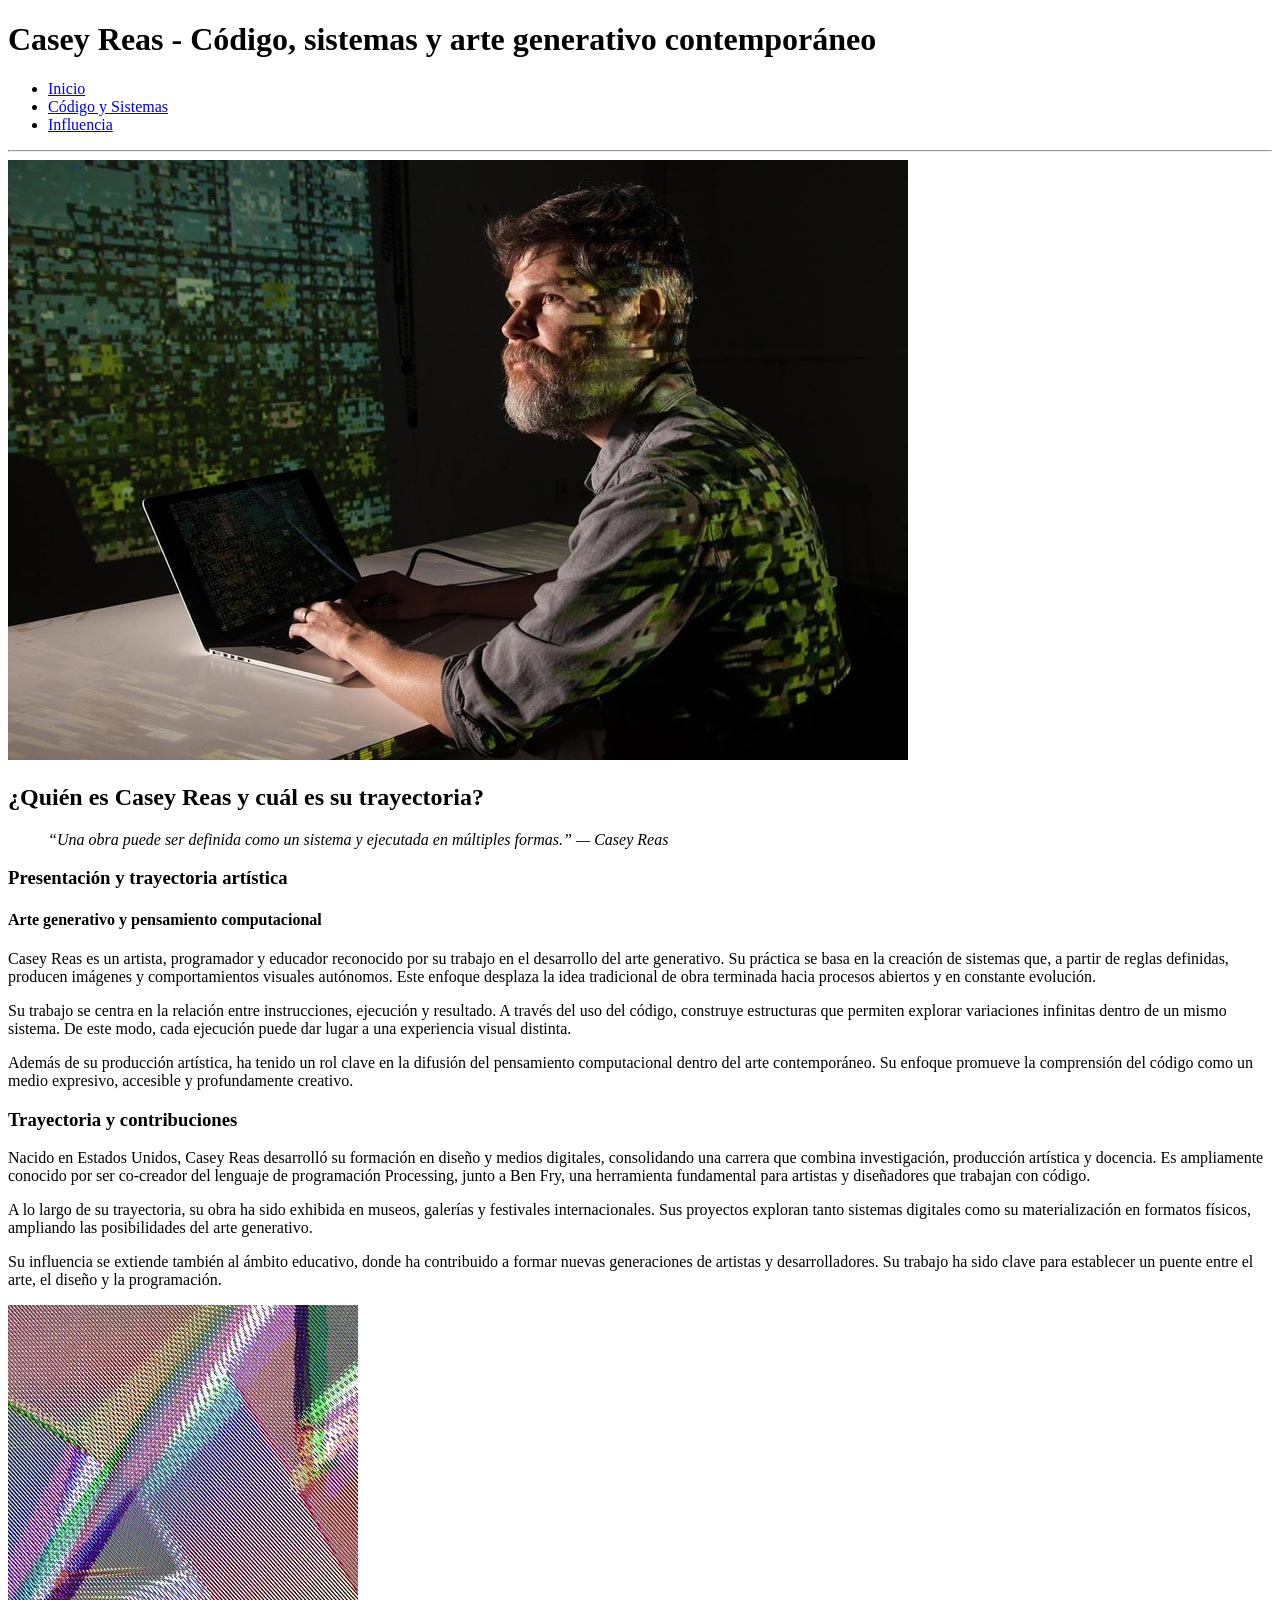
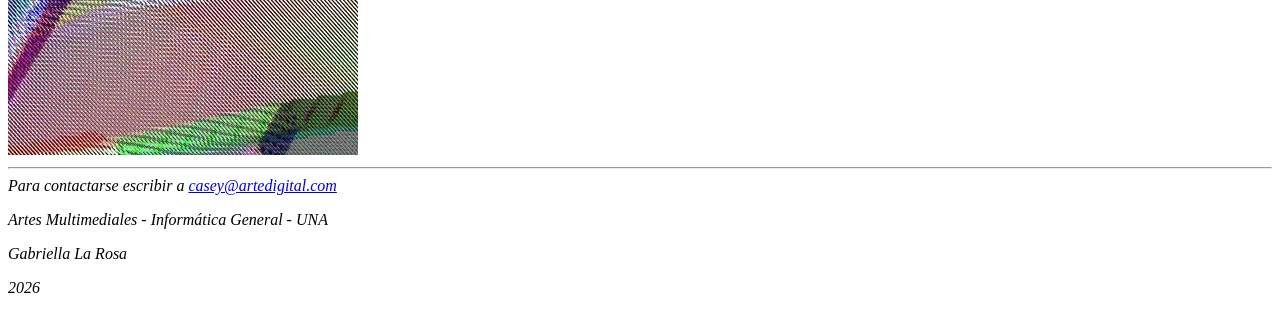
==== index.html @ f8dbde13 "Realización de estructura HTML + contenidos de la segunda página del sitio." ====
<!DOCTYPE html>
<html lang="es">

    <head>

        <meta charset="UTF-8">

        <!-- Título que aparece en la pestaña del navegador -->
        <title>Casey Reas | Inicio</title>

        <!-- Hoja de estilos -->
        <link href="css/estilos.css" rel="stylesheet">

        <!-- Tipografías de Google Fonts 
        ... 
        -->

    </head>

    <body>

        <!-- Contenedor general de todo el sitio -->
        <div class="contenedor">

            <!-- Encabezado y menú de navegación -->
            <header>

                <h1>Casey Reas - Código, sistemas y arte generativo contemporáneo</h1>

                <nav>
                    <ul class="navbar">
                        <li><a href="index.html">Inicio</a></li>
                        <li><a href="codigo-sistemas.html">Código y Sistemas</a></li>
                        <li><a href="influencia.html">Influencia</a></li>
                    </ul>
                </nav>
                
            </header>

            <hr>

            <!-- Contenido principal de la página de inicio -->
            <main class="inicio">

                <!-- Introducción al contenido de la página -->
                <section>

                    <img src="img/reas.jpg" alt="Fotografía de Casey Reas.">

                    <h2>¿Quién es Casey Reas y cuál es su trayectoria?</h2>

                    <!-- Cita destacada del artista -->
                    <blockquote>
                        <p><em>“Una obra puede ser definida como un sistema y ejecutada en múltiples formas.” — Casey Reas</em></p>
                    </blockquote>

                </section>

                <!-- Información sobre el artista y su trayectoria -->
                <section>

                    <h3>Presentación y trayectoria artística</h3>

                    <article>

                        <h4>Arte generativo y pensamiento computacional</h4>

                        <p>Casey Reas es un artista, programador y educador reconocido por su trabajo en el desarrollo del arte generativo. Su práctica se basa en la creación de sistemas que, a partir de reglas definidas, producen imágenes y comportamientos visuales autónomos. Este enfoque desplaza la idea tradicional de obra terminada hacia procesos abiertos y en constante evolución.</p>

                        <p>Su trabajo se centra en la relación entre instrucciones, ejecución y resultado. A través del uso del código, construye estructuras que permiten explorar variaciones infinitas dentro de un mismo sistema. De este modo, cada ejecución puede dar lugar a una experiencia visual distinta.</p>

                        <p>Además de su producción artística, ha tenido un rol clave en la difusión del pensamiento computacional dentro del arte contemporáneo. Su enfoque promueve la comprensión del código como un medio expresivo, accesible y profundamente creativo.</p>

                    </article>

                </section>

                <!-- Información sobre la trayectoria y las contribuciones de Casey Reas -->
                <section>

                    <h3>Trayectoria y contribuciones</h3>

                    <article>

                        <p>Nacido en Estados Unidos, Casey Reas desarrolló su formación en diseño y medios digitales, consolidando una carrera que combina investigación, producción artística y docencia. Es ampliamente conocido por ser co-creador del lenguaje de programación Processing, junto a Ben Fry, una herramienta fundamental para artistas y diseñadores que trabajan con código.</p>

                        <p>A lo largo de su trayectoria, su obra ha sido exhibida en museos, galerías y festivales internacionales. Sus proyectos exploran tanto sistemas digitales como su materialización en formatos físicos, ampliando las posibilidades del arte generativo.</p>

                        <p>Su influencia se extiende también al ámbito educativo, donde ha contribuido a formar nuevas generaciones de artistas y desarrolladores. Su trabajo ha sido clave para establecer un puente entre el arte, el diseño y la programación.</p>

                    </article>

                    <img src="img/reas-1.jpg" alt="Obra de Casey Reas">

                </section>

            </main>

            <hr>

            <!-- Pie de página con datos de contacto y autoría -->
            <footer>

                <address>
                    Para contactarse escribir a <a class="linkFooter" href="mailto:casey@artedigital.com">casey@artedigital.com</a>
                </address>

                <p><em>Artes Multimediales - Informática General - UNA</em></p>
                <p><em>Gabriella La Rosa</em></p>
                <p><em>2026</em></p>

            </footer>

        </div>

    </body>

</html>
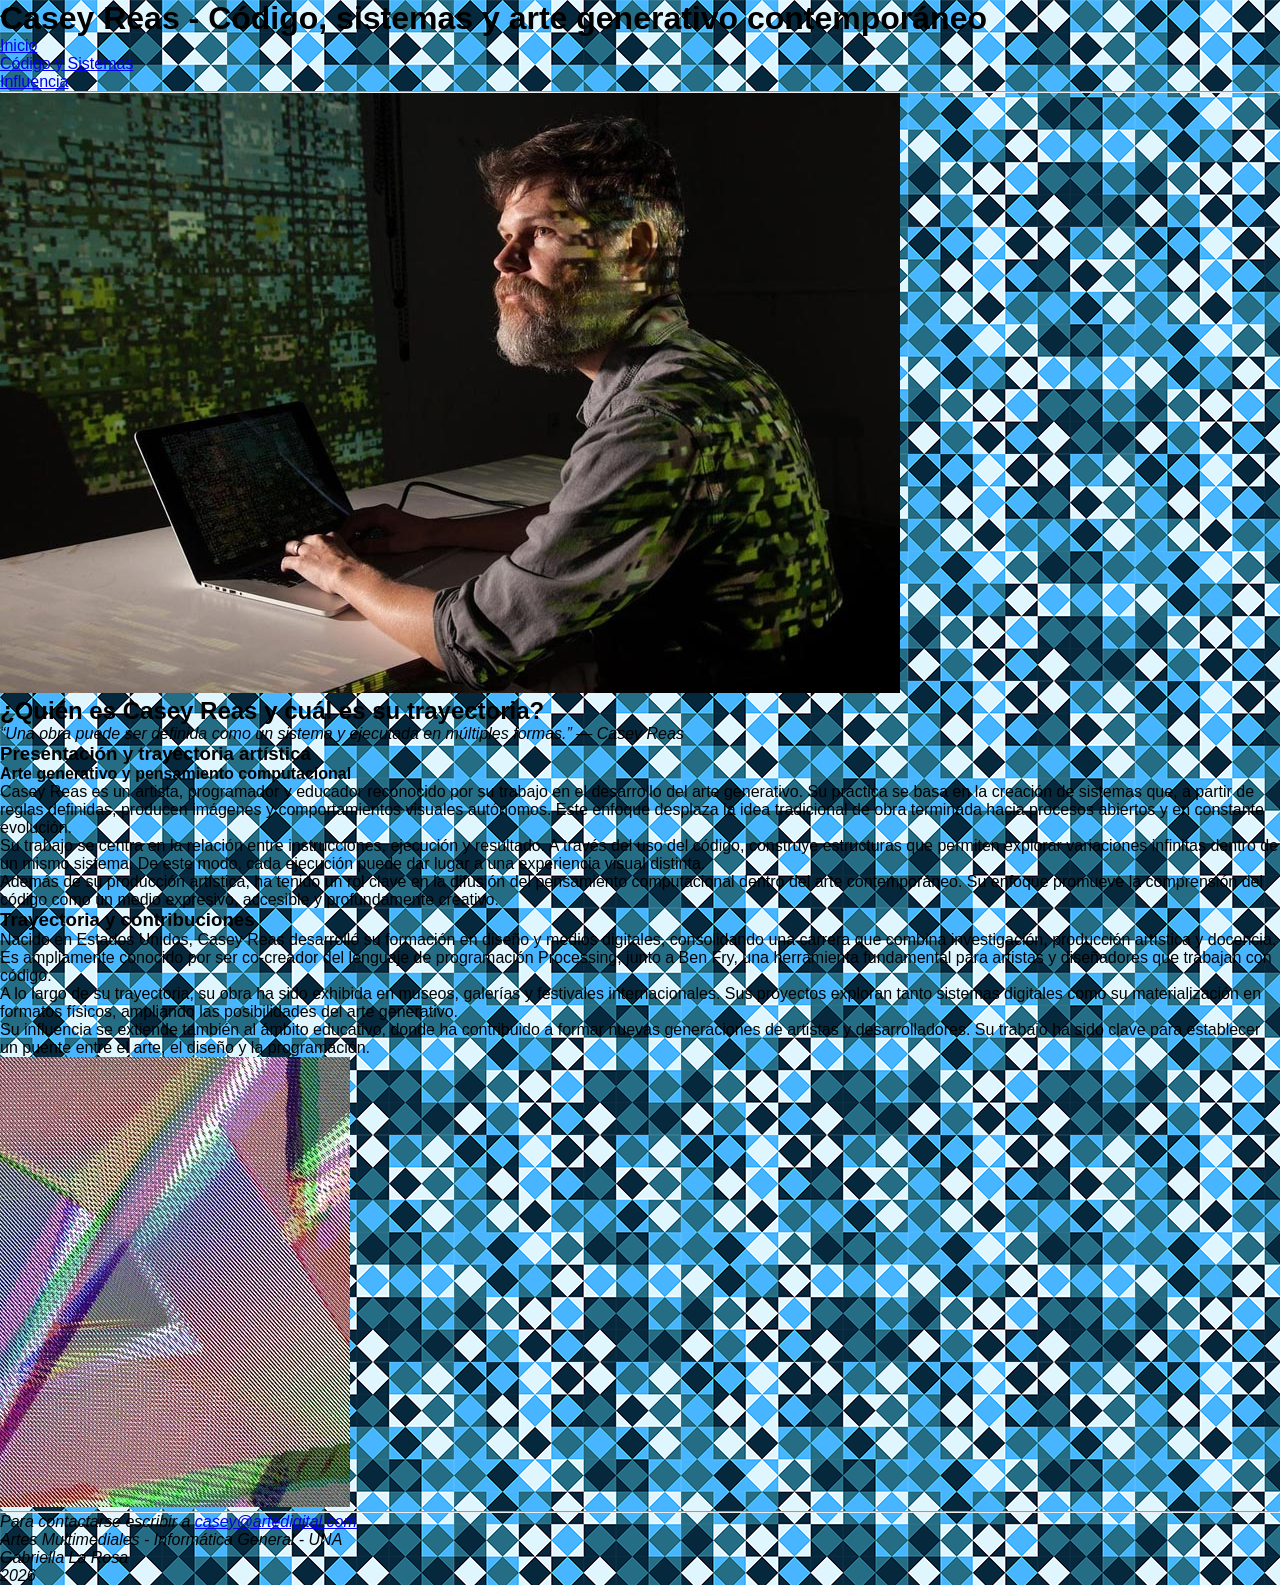
==== commit 346fa63f: "Incorporación del link de la tipografía de Google fonts a las tres páginas. Inicio del diseño del si" ====
--- a/index.html
+++ b/index.html
@@ -11,9 +11,10 @@
         <!-- Hoja de estilos -->
         <link href="css/estilos.css" rel="stylesheet">
 
-        <!-- Tipografías de Google Fonts 
-        ... 
-        -->
+        <!-- Tipografías de Google Fonts -->
+        <link rel="preconnect" href="https://fonts.googleapis.com">
+        <link rel="preconnect" href="https://fonts.gstatic.com" crossorigin>
+        <link href="https://fonts.googleapis.com/css2?family=Abel&family=Arvo:ital,wght@0,400;0,700;1,400;1,700&family=Barlow:ital,wght@0,100;0,200;0,300;0,400;0,500;0,600;0,700;0,800;0,900;1,100;1,200;1,300;1,400;1,500;1,600;1,700;1,800;1,900&family=Climate+Crisis:YEAR@1979&family=Montserrat:ital,wght@0,100..900;1,100..900&display=swap" rel="stylesheet">
 
     </head>
 
@@ -34,7 +35,7 @@
                         <li><a href="influencia.html">Influencia</a></li>
                     </ul>
                 </nav>
-                
+
             </header>
 
             <hr>
--- a/css/estilos.css
+++ b/css/estilos.css
@@ -0,0 +1,16 @@
+/* Elimina los márgenes y rellenos predeterminados de todos los elementos */
+* {
+    margin: 0;
+    padding: 0;
+    box-sizing: border-box;
+}
+
+/* Estilos generales del cuerpo de la página */
+body {
+    display: flex;
+    justify-content: center;
+    background-image: url("../img/fondo.png");
+    background-color: rgb(0, 48, 73);
+    background-repeat: repeat;
+    font-family: Arial, sans-serif;
+}
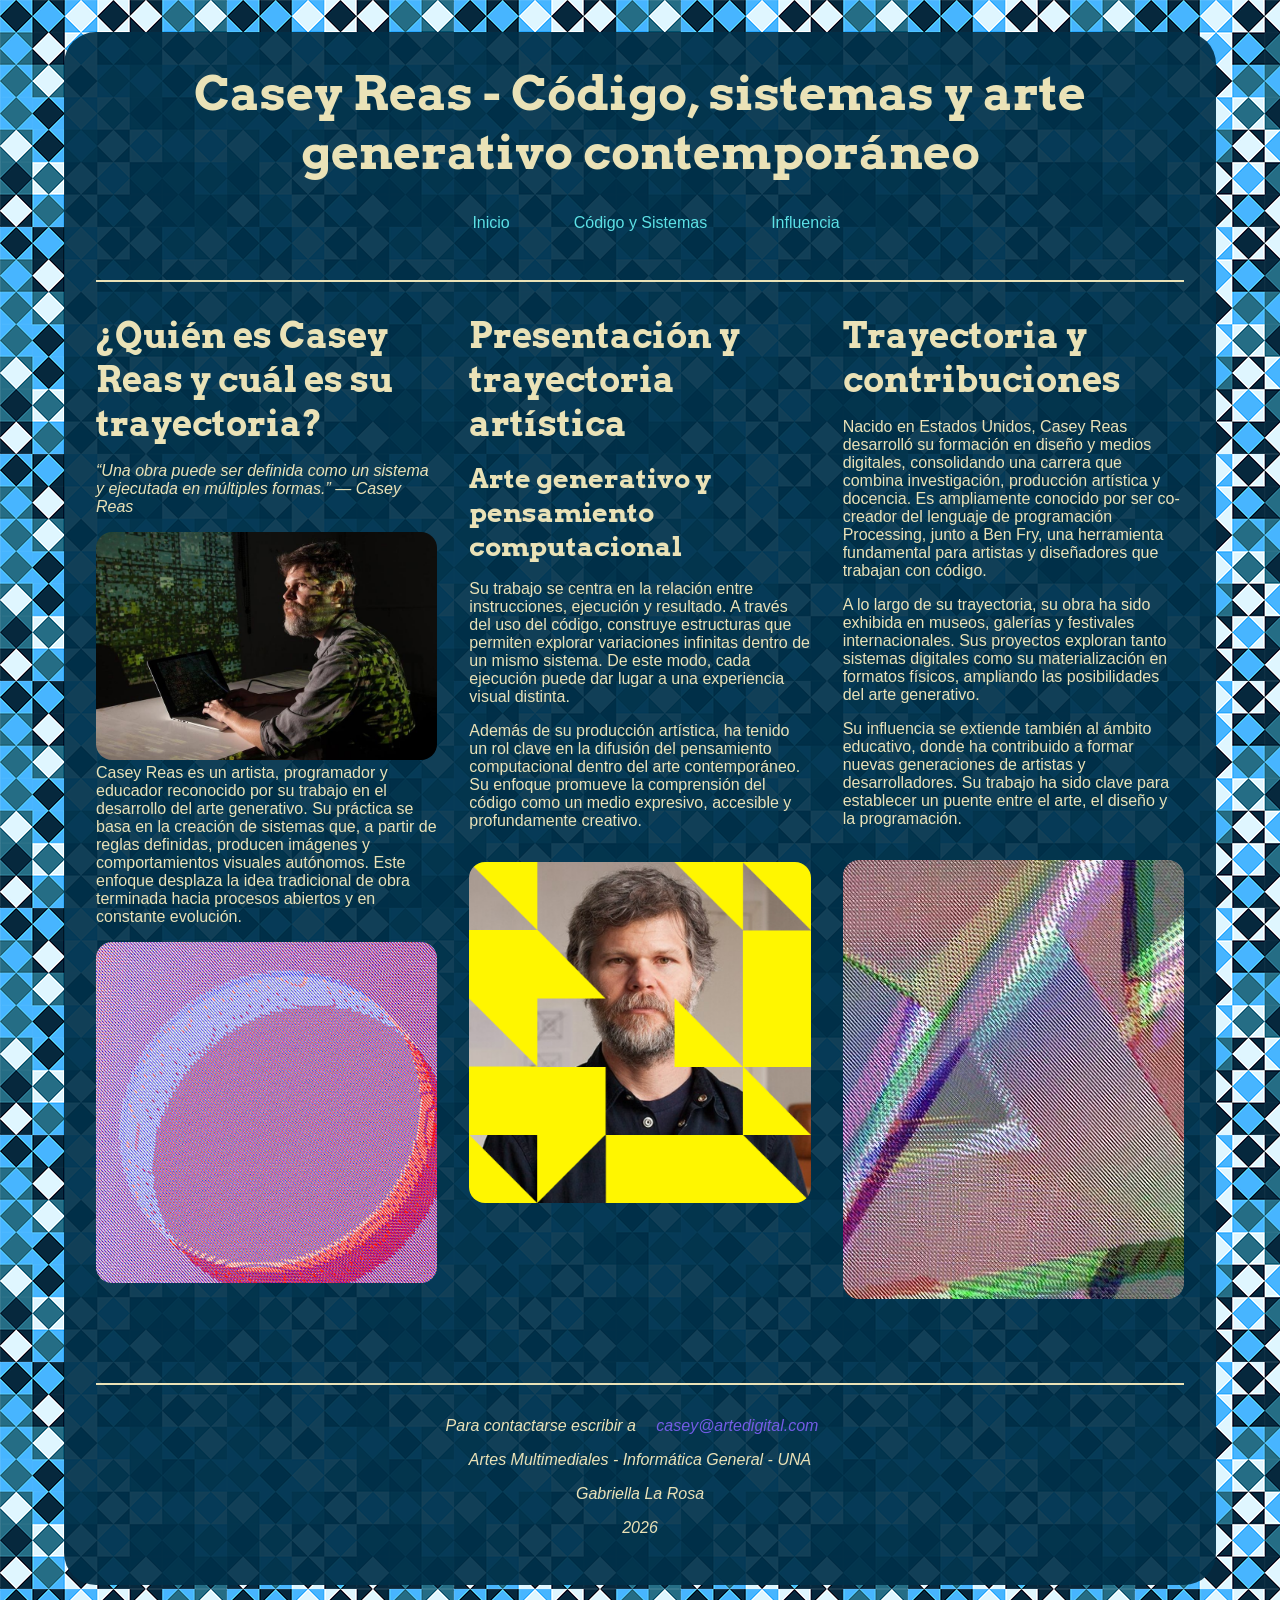
==== commit 14cc9a49: "Ajuste de detalles estéticos (como incorporación de imagenes adicionales)." ====
--- a/index.html
+++ b/index.html
@@ -46,8 +46,6 @@
                 <!-- Introducción al contenido de la página -->
                 <section>
 
-                    <img src="img/reas.jpg" alt="Fotografía de Casey Reas.">
-
                     <h2>¿Quién es Casey Reas y cuál es su trayectoria?</h2>
 
                     <!-- Cita destacada del artista -->
@@ -55,18 +53,22 @@
                         <p><em>“Una obra puede ser definida como un sistema y ejecutada en múltiples formas.” — Casey Reas</em></p>
                     </blockquote>
 
+                    <img src="img/reas.jpg" alt="Fotografía de Casey Reas.">
+
+                    <p>Casey Reas es un artista, programador y educador reconocido por su trabajo en el desarrollo del arte generativo. Su práctica se basa en la creación de sistemas que, a partir de reglas definidas, producen imágenes y comportamientos visuales autónomos. Este enfoque desplaza la idea tradicional de obra terminada hacia procesos abiertos y en constante evolución.</p>
+
+                    <img src="img/reas-5.jpeg" alt="Obra de Casey Reas.">
+
                 </section>
 
                 <!-- Información sobre el artista y su trayectoria -->
                 <section>
 
-                    <h3>Presentación y trayectoria artística</h3>
+                    <h2>Presentación y trayectoria artística</h2>
 
                     <article>
 
-                        <h4>Arte generativo y pensamiento computacional</h4>
-
-                        <p>Casey Reas es un artista, programador y educador reconocido por su trabajo en el desarrollo del arte generativo. Su práctica se basa en la creación de sistemas que, a partir de reglas definidas, producen imágenes y comportamientos visuales autónomos. Este enfoque desplaza la idea tradicional de obra terminada hacia procesos abiertos y en constante evolución.</p>
+                        <h3>Arte generativo y pensamiento computacional</h3>
 
                         <p>Su trabajo se centra en la relación entre instrucciones, ejecución y resultado. A través del uso del código, construye estructuras que permiten explorar variaciones infinitas dentro de un mismo sistema. De este modo, cada ejecución puede dar lugar a una experiencia visual distinta.</p>
 
@@ -74,12 +76,14 @@
 
                     </article>
 
+                    <img src="img/reas-4.png" alt="Fotografía de Casey Reas.">
+
                 </section>
 
                 <!-- Información sobre la trayectoria y las contribuciones de Casey Reas -->
                 <section>
 
-                    <h3>Trayectoria y contribuciones</h3>
+                    <h2>Trayectoria y contribuciones</h2>
 
                     <article>
 
--- a/css/estilos.css
+++ b/css/estilos.css
@@ -14,3 +14,237 @@
     background-repeat: repeat;
     font-family: Arial, sans-serif;
 }
+
+/* Contenedor general del sitio */
+.contenedor {
+    width: 90%;
+    max-width: 1200px;
+    margin: 2rem 0;
+    padding: 2rem;
+    background-color: rgba(0, 48, 73, .92);
+    border-radius: 2rem;
+}
+
+/* Centra el contenido del encabezado */
+header {
+    text-align: center;
+}
+
+/* Estilos generales de los títulos */
+h1, h2, h3 {
+    font-family: "Arvo", sans-serif;
+    color: rgb(234, 226, 183);
+    margin-bottom: 1rem;
+}
+
+h1 {
+    font-size: 3rem;
+}
+
+h2 {
+    font-size: 2.2rem;
+}
+
+h3 {
+    font-size: 1.7rem;
+}
+
+/* Estilos generales de textos y elementos de lista */
+p, address, li {
+    color: rgb(234, 226, 183);
+    margin-bottom: 1rem;
+    font-size: 1rem;
+}
+
+/* Agrega separación inferior a las secciones */
+section {
+    margin-bottom: 3rem;
+}
+
+/* Agrega separación inferior a los artículos */
+article {
+    margin-bottom: 2rem;
+}
+
+/* Barra de navegación */
+.navbar {
+    display: flex;
+    justify-content: center;
+    gap: 2rem;
+    list-style: none;
+    margin-top: 2rem;
+    margin-bottom: 2rem;
+}
+
+/* Estilos generales de los enlaces */
+a {
+    text-decoration: none;
+    padding: 0.7rem 1rem;
+    border-radius: 1rem;
+}
+
+/* Estado normal de los enlaces */
+a:link {
+    color: rgb(92, 225, 230);
+}
+
+/* Estado de los enlaces ya visitados */
+a:visited {
+    color: rgb(168, 218, 220);
+}
+
+/* Estado cuando el cursor pasa sobre el enlace */
+a:hover {
+    background-color: rgb(0, 194, 209);
+    color: rgb(234, 226, 183);
+}
+
+/* Estado mientras se hace clic sobre el enlace */
+a:active {
+    background-color: rgb(234, 226, 183);
+    color: rgb(0, 48, 73);
+}
+
+/* Estados específicos del enlace del footer */
+.linkFooter:link {
+    color: rgb(115, 92, 230);
+}
+
+.linkFooter:visited {
+    color: rgb(179, 168, 220);
+}
+
+.linkFooter:hover {
+    background-color: rgb(63, 0, 209);
+    color: rgb(234, 226, 183);
+}
+
+.linkFooter:active {
+    background-color: rgb(234, 200, 183);
+    color: rgb(26, 0, 73);
+}
+
+/* Estilos generales de las imágenes */
+img {
+    width: 100%;
+    height: auto;
+    border-radius: 1rem;
+}
+
+/* Estilos del video insertado */
+iframe {
+    width: 100%;
+    height: 18rem;
+    border: none;
+    border-radius: 1rem;
+}
+
+/* Estilos generales de las listas */
+ul {
+    padding-left: 2rem;
+    color: rgb(234, 226, 183);
+}
+
+/* Línea horizontal de separación */
+hr {
+    margin-top: 2rem;
+    margin-bottom: 2rem;
+    border: 0.1rem solid rgb(234, 226, 183);
+}
+
+/* Centra el contenido del pie de página */
+footer {
+    text-align: center;
+}
+
+/* Distribución de las tres secciones de la página de inicio */
+.inicio {
+    display: flex;
+    gap: 2rem;
+    align-items: flex-start;
+}
+
+/* Hace que las tres secciones ocupen el mismo espacio */
+.inicio section {
+    flex: 1;
+}
+
+/* Distribución de las dos columnas de la página de influencia */
+.influencia {
+    display: flex;
+    gap: 2rem;
+    align-items: flex-start;
+}
+
+/* Columna izquierda de la página de tecnología */
+.izquierda {
+    flex: 1;
+}
+
+/* Columna derecha de la página de tecnología */
+.derecha {
+    flex: 2;
+    display: flex;
+    flex-direction: column;
+    gap: 2rem;
+}
+
+/* Separa la imagen del video */
+.izquierda img {
+    margin-top: 2rem;
+}
+
+/* Contenedor de la imagen y elementos interactivos */
+#contenedorCodigoSistemas {
+    display: flex;
+    flex-direction: column;
+    align-items: center;
+    gap: 2rem;
+}
+
+/*Contenedor de las imagenes de codigo y sistemas*/
+#imagenCodigoSistemas {
+    display: flex;
+}
+
+/* Tamaño y bordes de la imagen de codigo y sistemas */
+.imagenCodigoSistemas {
+    width: 400px;
+    height: 450px;
+    border-radius: 1rem;
+    margin: 4rem;
+}
+
+/* Contenedor de las obras generadas dinámicamente */
+#contenedor {
+    display: flex;
+    justify-content: center;
+    gap: 1rem;
+    flex-wrap: wrap;
+    margin-top: 2rem;
+}
+
+/* Estilos generales de los botones */
+button {
+    background-color: rgb(0, 194, 209);
+    color: rgb(234, 226, 183);
+    border: none;
+    border-radius: 1rem;
+    padding: .8rem 1.4rem;
+    font-family: "Abel", sans-serif;
+    font-size: 1.1rem;
+    cursor: pointer;
+    transition: .3s;
+}
+
+/* Cambio de apariencia del botón al pasar el cursor */
+button:hover {
+    background-color: rgb(92, 225, 230);
+    color: rgb(0, 48, 73);
+}
+
+/* Pequeña reducción del botón al hacer clic */
+button:active {
+    transform: scale(.97);
+}
+
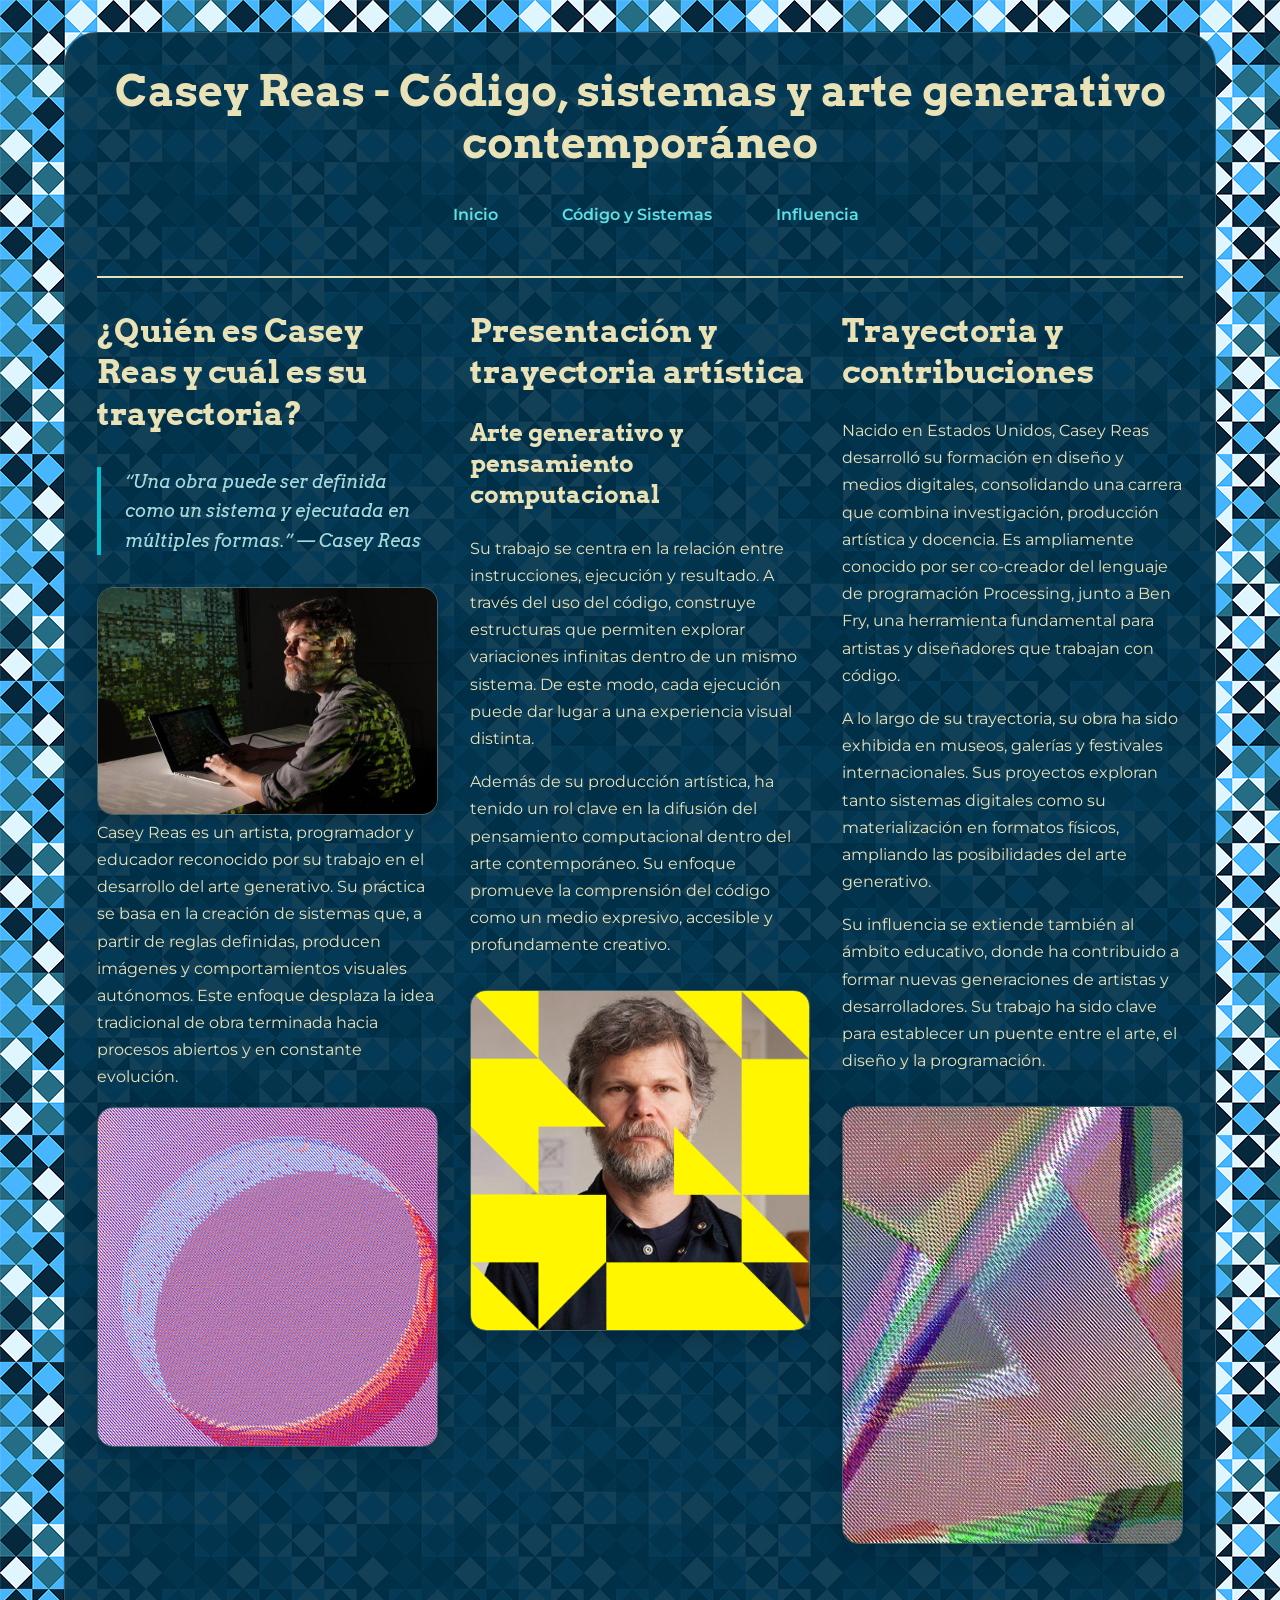
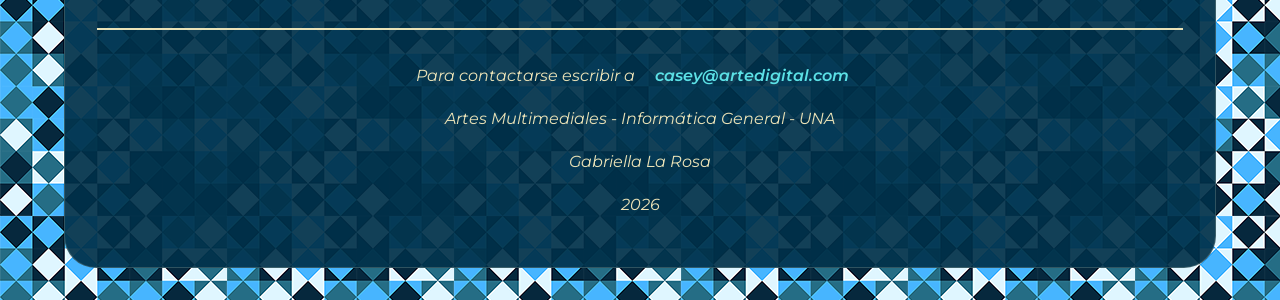
==== commit 14c4d3ef: "Realización del evento que al ocurrir genera la galería de arte." ====
--- a/index.html
+++ b/index.html
@@ -26,13 +26,18 @@
             <!-- Encabezado y menú de navegación -->
             <header>
 
+                <!-- Título principal del sitio -->
                 <h1>Casey Reas - Código, sistemas y arte generativo contemporáneo</h1>
 
+                <!-- Menú de navegación entre las páginas -->
                 <nav>
                     <ul class="navbar">
+
+                        <!-- Enlaces a las diferentes páginas del sitio -->
                         <li><a href="index.html">Inicio</a></li>
                         <li><a href="codigo-sistemas.html">Código y Sistemas</a></li>
                         <li><a href="influencia.html">Influencia</a></li>
+
                     </ul>
                 </nav>
 
@@ -40,12 +45,13 @@
 
             <hr>
 
-            <!-- Contenido principal de la página de inicio -->
+            <!-- Contenido principal de la página de inicio dividido en tres columnas -->
             <main class="inicio">
 
-                <!-- Introducción al contenido de la página -->
+                <!-- Primera sección: presentación general del artista -->
                 <section>
 
+                    <!-- Título de la sección -->
                     <h2>¿Quién es Casey Reas y cuál es su trayectoria?</h2>
 
                     <!-- Cita destacada del artista -->
@@ -53,19 +59,24 @@
                         <p><em>“Una obra puede ser definida como un sistema y ejecutada en múltiples formas.” — Casey Reas</em></p>
                     </blockquote>
 
+                    <!-- Imagen de Casey Reas -->
                     <img src="img/reas.jpg" alt="Fotografía de Casey Reas.">
 
+                    <!-- Texto introductorio sobre el artista y el arte generativo -->
                     <p>Casey Reas es un artista, programador y educador reconocido por su trabajo en el desarrollo del arte generativo. Su práctica se basa en la creación de sistemas que, a partir de reglas definidas, producen imágenes y comportamientos visuales autónomos. Este enfoque desplaza la idea tradicional de obra terminada hacia procesos abiertos y en constante evolución.</p>
 
+                    <!-- Imagen de una obra del artista -->
                     <img src="img/reas-5.jpeg" alt="Obra de Casey Reas.">
 
                 </section>
 
-                <!-- Información sobre el artista y su trayectoria -->
+                <!-- Segunda sección: presentación y trayectoria artística -->
                 <section>
 
+                    <!-- Título de la sección -->
                     <h2>Presentación y trayectoria artística</h2>
 
+                    <!-- Artículo sobre el arte generativo y el pensamiento computacional -->
                     <article>
 
                         <h3>Arte generativo y pensamiento computacional</h3>
@@ -76,15 +87,18 @@
 
                     </article>
 
+                    <!-- Imagen de Casey Reas -->
                     <img src="img/reas-4.png" alt="Fotografía de Casey Reas.">
 
                 </section>
 
-                <!-- Información sobre la trayectoria y las contribuciones de Casey Reas -->
+                <!-- Tercera sección: trayectoria y contribuciones -->
                 <section>
 
+                    <!-- Título de la sección -->
                     <h2>Trayectoria y contribuciones</h2>
 
+                    <!-- Artículo sobre la formación, las obras y la influencia del artista -->
                     <article>
 
                         <p>Nacido en Estados Unidos, Casey Reas desarrolló su formación en diseño y medios digitales, consolidando una carrera que combina investigación, producción artística y docencia. Es ampliamente conocido por ser co-creador del lenguaje de programación Processing, junto a Ben Fry, una herramienta fundamental para artistas y diseñadores que trabajan con código.</p>
@@ -95,6 +109,7 @@
 
                     </article>
 
+                    <!-- Imagen de una obra de Casey Reas -->
                     <img src="img/reas-1.jpg" alt="Obra de Casey Reas">
 
                 </section>
@@ -106,10 +121,12 @@
             <!-- Pie de página con datos de contacto y autoría -->
             <footer>
 
+                <!-- Dirección de correo electrónico de contacto -->
                 <address>
                     Para contactarse escribir a <a class="linkFooter" href="mailto:casey@artedigital.com">casey@artedigital.com</a>
                 </address>
 
+                <!-- Datos de la materia, autora y año del proyecto -->
                 <p><em>Artes Multimediales - Informática General - UNA</em></p>
                 <p><em>Gabriella La Rosa</em></p>
                 <p><em>2026</em></p>
--- a/css/estilos.css
+++ b/css/estilos.css
@@ -9,20 +9,32 @@
 body {
     display: flex;
     justify-content: center;
+
+    /* Imagen que se repite como fondo */
     background-image: url("../img/fondo.png");
     background-color: rgb(0, 48, 73);
     background-repeat: repeat;
-    font-family: Arial, sans-serif;
+
+    /* Tipografía general del sitio */
+    font-family: "Montserrat", sans-serif;
 }
 
 /* Contenedor general del sitio */
 .contenedor {
+    /*tamaño*/
     width: 90%;
     max-width: 1200px;
+
+    /* Separación exterior e interior del contenedor */
     margin: 2rem 0;
     padding: 2rem;
+
+    /* Fondo semitransparente */
     background-color: rgba(0, 48, 73, .92);
+
+    /* Bordes redondeados y borde sutil */
     border-radius: 2rem;
+    border: 1px solid rgba(234, 226, 183, .2);
 }
 
 /* Centra el contenido del encabezado */
@@ -32,123 +44,182 @@
 
 /* Estilos generales de los títulos */
 h1, h2, h3 {
+    /* Tipografía utilizada para los títulos */
     font-family: "Arvo", sans-serif;
+
+    /* Color crema de los títulos */
     color: rgb(234, 226, 183);
-    margin-bottom: 1rem;
-}
-
+
+    /* Separación inferior de los títulos */
+    margin-bottom: 1.5rem;
+}
+
+/* Tamaño y altura de línea del título principal */
 h1 {
-    font-size: 3rem;
-}
-
+    font-size: 2.7rem;
+    line-height: 1.2;
+}
+
+/* Tamaño y altura de línea de los subtítulos */
 h2 {
-    font-size: 2.2rem;
-}
-
+    font-size: 2rem;
+    line-height: 1.3;
+}
+
+/* Tamaño y altura de línea de los títulos más pequeños */
 h3 {
-    font-size: 1.7rem;
-}
-
-/* Estilos generales de textos y elementos de lista */
+    font-size: 1.5rem;
+    line-height: 1.3;
+}
+
+/* Estilos generales para párrafos, address y elementos de lista */
 p, address, li {
     color: rgb(234, 226, 183);
     margin-bottom: 1rem;
     font-size: 1rem;
-}
-
-/* Agrega separación inferior a las secciones */
+
+    /* Aumenta el espacio entre las líneas para facilitar la lectura */
+    line-height: 1.7;
+}
+
+/* Agrega separación inferior a cada sección */
 section {
     margin-bottom: 3rem;
 }
 
-/* Agrega separación inferior a los artículos */
+
+/* Agrega separación inferior a cada artículo */
 article {
     margin-bottom: 2rem;
 }
 
-/* Barra de navegación */
+/* Organiza los enlaces del menú de navegación */
 .navbar {
     display: flex;
     justify-content: center;
+
+    /* Espacio entre los enlaces */
     gap: 2rem;
+
+    /* Elimina las viñetas de la lista */
     list-style: none;
+
+    /* Espaciado superior e inferior del menú */
     margin-top: 2rem;
     margin-bottom: 2rem;
 }
 
-/* Estilos generales de los enlaces */
+/* Estilos generales de todos los enlaces */
 a {
+    /* Elimina el subrayado predeterminado */
     text-decoration: none;
+
+    /* Espacio interno del enlace */
     padding: 0.7rem 1rem;
-    border-radius: 1rem;
-}
-
-/* Estado normal de los enlaces */
+
+    /* Redondea los bordes */
+    border-radius: 1rem;
+
+    /* Suaviza los cambios de color */
+    transition: .3s;
+
+    /* Tipografía y grosor de los enlaces */
+    font-family: "Montserrat", sans-serif;
+    font-weight: 600;
+}
+
+/* Color de los enlaces que todavía no fueron visitados */
 a:link {
     color: rgb(92, 225, 230);
 }
 
-/* Estado de los enlaces ya visitados */
+/* Color de los enlaces que ya fueron visitados */
 a:visited {
     color: rgb(168, 218, 220);
 }
 
-/* Estado cuando el cursor pasa sobre el enlace */
+/* Apariencia del enlace cuando el cursor pasa por encima */
 a:hover {
     background-color: rgb(0, 194, 209);
-    color: rgb(234, 226, 183);
-}
-
-/* Estado mientras se hace clic sobre el enlace */
+    color: rgb(0, 48, 73);
+}
+
+/* Apariencia del enlace mientras se hace clic */
 a:active {
     background-color: rgb(234, 226, 183);
     color: rgb(0, 48, 73);
 }
 
-/* Estados específicos del enlace del footer */
+/* Color normal del enlace del pie de página */
 .linkFooter:link {
-    color: rgb(115, 92, 230);
-}
-
+    color: rgb(92, 225, 230);
+}
+
+/* Color del enlace del footer cuando ya fue visitado */
 .linkFooter:visited {
     color: rgb(179, 168, 220);
 }
 
+/* Apariencia del enlace del footer al pasar el cursor */
 .linkFooter:hover {
-    background-color: rgb(63, 0, 209);
-    color: rgb(234, 226, 183);
-}
-
+    background-color: rgb(0, 194, 209);
+    color: rgb(0, 48, 73);
+}
+
+/* Apariencia del enlace del footer mientras se hace click */
 .linkFooter:active {
     background-color: rgb(234, 200, 183);
     color: rgb(26, 0, 73);
 }
 
-/* Estilos generales de las imágenes */
+/* Estilos generales de todas las imágenes del sitio */
 img {
+    /* Hace que la imagen ocupe el ancho disponible */
     width: 100%;
+
+    /* Mantiene la proporción original de la imagen */
     height: auto;
-    border-radius: 1rem;
-}
-
-/* Estilos del video insertado */
+
+    /* Redondea las esquinas */
+    border-radius: 1rem;
+
+    /* Agrega un borde sutil */
+    border: 1px solid rgba(234, 226, 183, .25);
+
+    /* Agrega una sombra suave */
+    box-shadow: 0 0.5rem 1.5rem rgba(0, 0, 0, .2);
+}
+
+/* Estilos del video insertado mediante iframe */
 iframe {
+    /* Hace que el video ocupe todo el ancho disponible */
     width: 100%;
+
+    /* Define la altura del video */
     height: 18rem;
+
+    /* Elimina el borde predeterminado */
     border: none;
-    border-radius: 1rem;
-}
-
-/* Estilos generales de las listas */
+
+    /* Redondea las esquinas del video */
+    border-radius: 1rem;
+}
+
+/* Estilos generales de las listas sin orden */
 ul {
+    /* Agrega sangría para separar el texto de las viñetas */
     padding-left: 2rem;
+
+    /* Define el color del texto de la lista */
     color: rgb(234, 226, 183);
 }
 
-/* Línea horizontal de separación */
+/* Estilos de la línea horizontal que separa contenidos */
 hr {
     margin-top: 2rem;
     margin-bottom: 2rem;
+
+    /* Define el grosor y color de la línea */
     border: 0.1rem solid rgb(234, 226, 183);
 }
 
@@ -157,7 +228,27 @@
     text-align: center;
 }
 
-/* Distribución de las tres secciones de la página de inicio */
+/* Estilos generales de las citas */
+blockquote {
+    /* Agrega una línea vertical de color turquesa */
+    border-left: 0.3rem solid rgb(0, 194, 209);
+
+    /* Separa el texto de la línea vertical */
+    padding-left: 1.5rem;
+
+    /* Agrega separación superior e inferior */
+    margin: 2rem 0;
+}
+
+/* Estilos del texto que se encuentra dentro de una cita */
+blockquote p {
+    font-family: "Arvo", sans-serif;
+    font-size: 1.15rem;
+    line-height: 1.6;
+    color: rgb(168, 218, 220);
+}
+
+/* Distribuye las tres secciones de la página de inicio*/
 .inicio {
     display: flex;
     gap: 2rem;
@@ -169,32 +260,36 @@
     flex: 1;
 }
 
-/* Distribución de las dos columnas de la página de influencia */
+/* Distribuye las dos columnas de la página de influencia */
 .influencia {
     display: flex;
     gap: 2rem;
     align-items: flex-start;
 }
 
-/* Columna izquierda de la página de tecnología */
+/* Define la columna izquierda de la página de influencia */
 .izquierda {
     flex: 1;
 }
 
-/* Columna derecha de la página de tecnología */
+/* Define la columna derecha de la página de influencia */
 .derecha {
     flex: 2;
+
+    /* Organiza los elementos de la columna en dirección vertical */
     display: flex;
     flex-direction: column;
+
+    /* Espacio entre los elementos de la columna */
     gap: 2rem;
 }
 
-/* Separa la imagen del video */
+/* Separa la imagen del contenido que se encuentra arriba */
 .izquierda img {
     margin-top: 2rem;
 }
 
-/* Contenedor de la imagen y elementos interactivos */
+/* Contenedor de la imagen y de los elementos interactivos */
 #contenedorCodigoSistemas {
     display: flex;
     flex-direction: column;
@@ -202,49 +297,108 @@
     gap: 2rem;
 }
 
-/*Contenedor de las imagenes de codigo y sistemas*/
+/* Contenedor de las imágenes de la sección Código y sistemas */
 #imagenCodigoSistemas {
     display: flex;
 }
 
-/* Tamaño y bordes de la imagen de codigo y sistemas */
+/* Tamaño y estilos de las imágenes de Código y sistemas */
 .imagenCodigoSistemas {
     width: 400px;
     height: 450px;
-    border-radius: 1rem;
+
+    /* Redondea las esquinas de las imágenes */
+    border-radius: 1rem;
+
+    /* Agrega separación alrededor de las imágenes */
     margin: 4rem;
-}
-
-/* Contenedor de las obras generadas dinámicamente */
+
+    /* Agrega un borde sutil */
+    border: 1px solid rgba(234, 226, 183, .25);
+}
+
+/* Contenedor donde se agregan las obras generadas dinámicamente */
 #contenedor {
     display: flex;
     justify-content: center;
+
+    /* Espacio entre las obras */
     gap: 1rem;
+
+    /* Permite que las obras pasen a otra línea si no entran */
     flex-wrap: wrap;
+
+    /* Separa el contenedor del contenido anterior */
     margin-top: 2rem;
 }
 
 /* Estilos generales de los botones */
 button {
+    /* Color de fondo del botón */
     background-color: rgb(0, 194, 209);
-    color: rgb(234, 226, 183);
+
+    /* Color del texto */
+    color: rgb(0, 48, 73);
+
+    /* Elimina el borde predeterminado */
     border: none;
-    border-radius: 1rem;
+
+    /* Redondea las esquinas */
+    border-radius: 1rem;
+
+    /* Espacio interno del botón */
     padding: .8rem 1.4rem;
+
+    /* Tipografía del botón */
     font-family: "Abel", sans-serif;
     font-size: 1.1rem;
+
+    /* Cambia el cursor al pasar sobre el botón */
     cursor: pointer;
+
+    /* Suaviza los cambios de apariencia */
     transition: .3s;
-}
-
-/* Cambio de apariencia del botón al pasar el cursor */
+
+    /* Hace que el texto se vea más grueso */
+    font-weight: bold;
+}
+
+/* Cambia la apariencia del botón cuando el cursor pasa por encima */
 button:hover {
     background-color: rgb(92, 225, 230);
     color: rgb(0, 48, 73);
 }
 
-/* Pequeña reducción del botón al hacer clic */
+/* Reduce levemente el tamaño del botón mientras se hace clic */
 button:active {
     transform: scale(.97);
 }
 
+/* Estilos del resultado que aparece después de utilizar JavaScript */
+#resultado {
+    /* Permite que el elemento conserve su tamaño según el contenido */
+    display: inline-block;
+
+    /* Separa el resultado del contenido anterior */
+    margin-top: 1rem;
+
+    /* Espacio interno del resultado */
+    padding: 1rem 1.5rem;
+
+    /* Fondo semitransparente */
+    background-color: rgba(255, 255, 255, .08);
+
+    /* Borde turquesa */
+    border: 2px solid rgb(0, 194, 209);
+
+    /* Redondea las esquinas */
+    border-radius: 1rem;
+
+    /* Color y tipografía del resultado */
+    color: rgb(234, 226, 183);
+    font-family: "Abel", sans-serif;
+    font-size: 1.2rem;
+
+    /* Centra el texto del resultado */
+    text-align: center;
+}
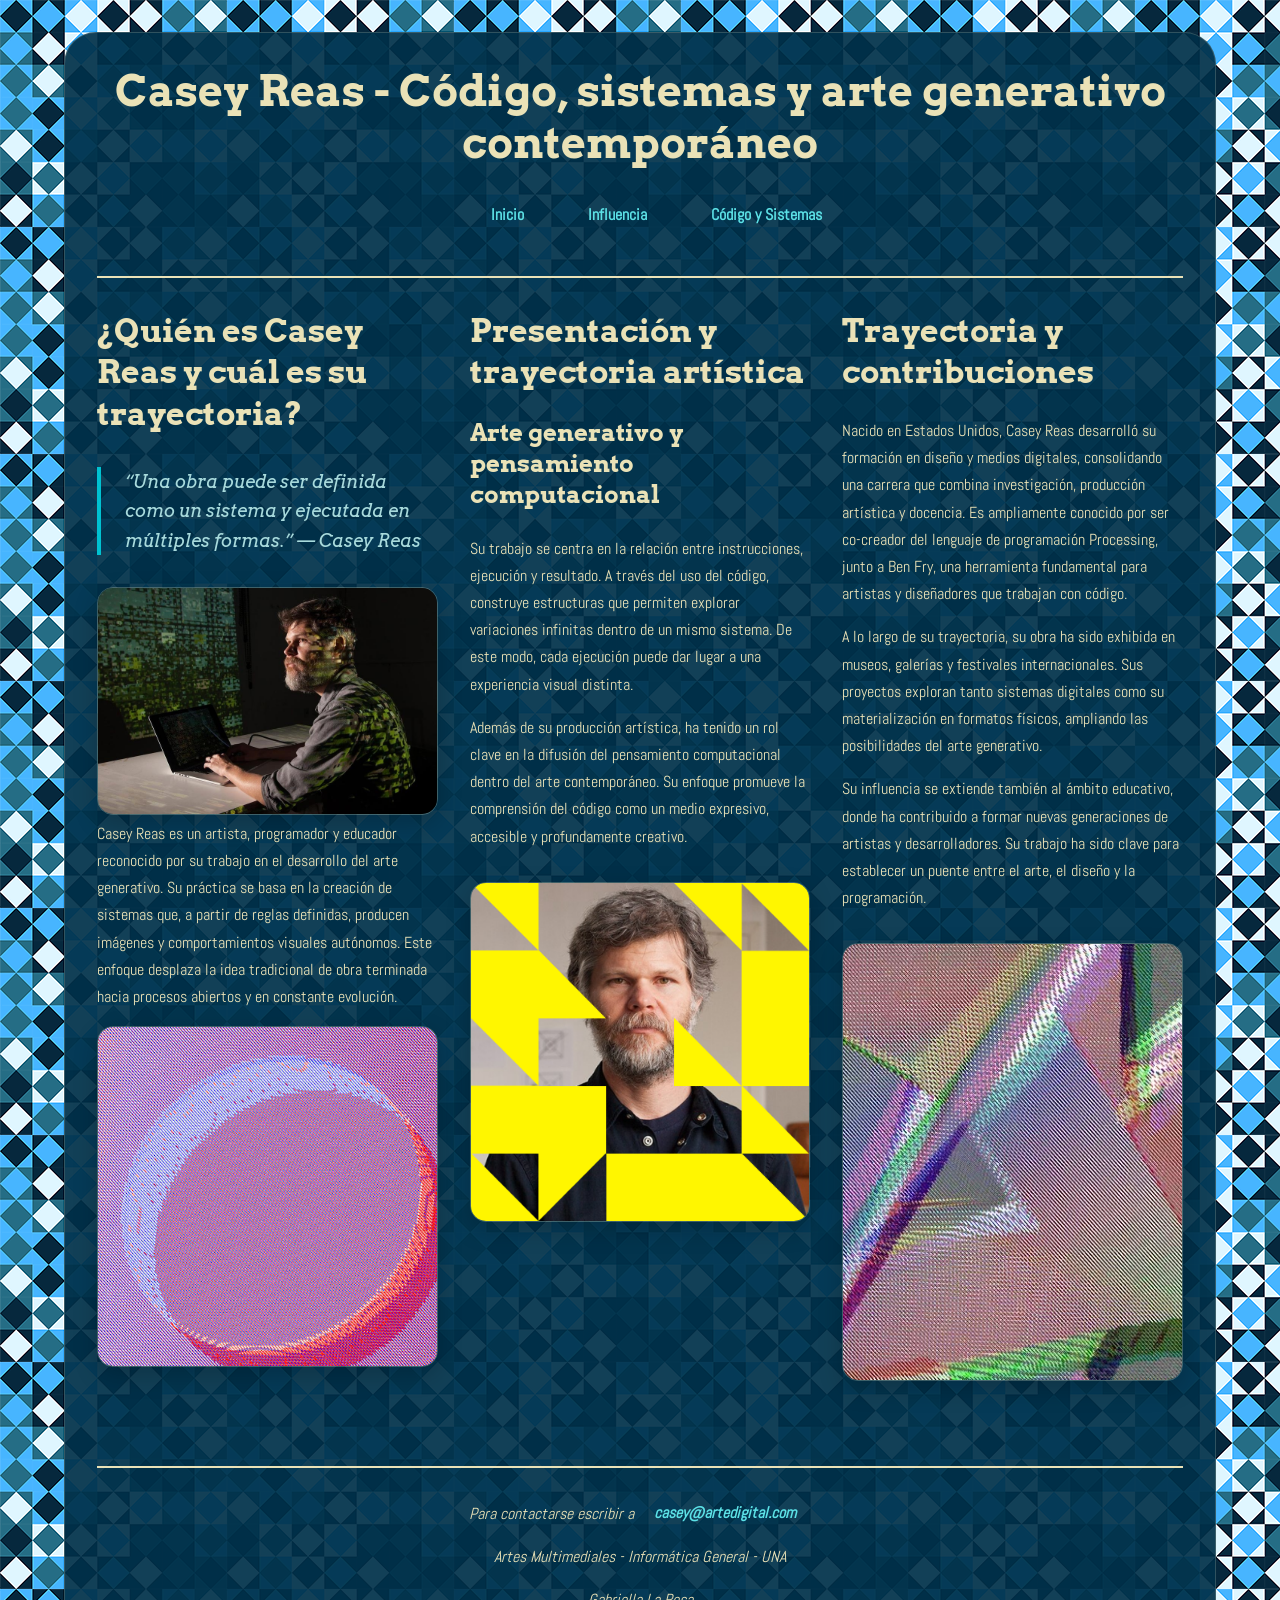
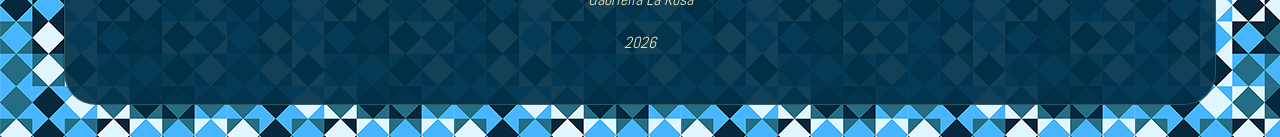
==== commit 5d6b103e: "Corrección de algunos puntos a mejorar marcados por la IA (como no usar px como unidad de medida por" ====
--- a/index.html
+++ b/index.html
@@ -35,8 +35,8 @@
 
                         <!-- Enlaces a las diferentes páginas del sitio -->
                         <li><a href="index.html">Inicio</a></li>
+                        <li><a href="influencia.html">Influencia</a></li>
                         <li><a href="codigo-sistemas.html">Código y Sistemas</a></li>
-                        <li><a href="influencia.html">Influencia</a></li>
 
                     </ul>
                 </nav>
--- a/css/estilos.css
+++ b/css/estilos.css
@@ -16,14 +16,14 @@
     background-repeat: repeat;
 
     /* Tipografía general del sitio */
-    font-family: "Montserrat", sans-serif;
+    font-family: "Abel", sans-serif;
 }
 
 /* Contenedor general del sitio */
 .contenedor {
-    /*tamaño*/
+    /* Tamaño adaptable */
     width: 90%;
-    max-width: 1200px;
+    max-width: 90%;
 
     /* Separación exterior e interior del contenedor */
     margin: 2rem 0;
@@ -35,6 +35,12 @@
     /* Bordes redondeados y borde sutil */
     border-radius: 2rem;
     border: 1px solid rgba(234, 226, 183, .2);
+}
+
+#contenidoPrincipalCodigoSistemas{
+    display: flex;
+    flex-direction: column;
+    text-align: center;
 }
 
 /* Centra el contenido del encabezado */
@@ -82,11 +88,18 @@
     line-height: 1.7;
 }
 
+label{
+    color: rgb(234, 226, 183);
+    font-size: 1.3rem;
+
+    /* Aumenta el espacio entre las líneas para facilitar la lectura */
+    line-height: 1.7;
+}
+
 /* Agrega separación inferior a cada sección */
 section {
     margin-bottom: 3rem;
 }
-
 
 /* Agrega separación inferior a cada artículo */
 article {
@@ -124,7 +137,7 @@
     transition: .3s;
 
     /* Tipografía y grosor de los enlaces */
-    font-family: "Montserrat", sans-serif;
+    font-family: "Abel", sans-serif;
     font-weight: 600;
 }
 
@@ -248,7 +261,7 @@
     color: rgb(168, 218, 220);
 }
 
-/* Distribuye las tres secciones de la página de inicio*/
+/* Distribuye las tres secciones de la página de inicio */
 .inicio {
     display: flex;
     gap: 2rem;
@@ -297,21 +310,44 @@
     gap: 2rem;
 }
 
+/* Organiza verticalmente los elementos de la sección Dato curioso */
+#contenedorCodigoSistemas section {
+    display: flex;
+    flex-direction: column;
+    align-items: center;
+    gap: 1rem;
+    width: 100%;
+}
+
+/* Evita que el texto del label quede demasiado ancho */
+#contenedorCodigoSistemas section label {
+    max-width: 40rem;
+    text-align: center;
+}
+
+/* Separa el resultado del botón */
+#contenedorCodigoSistemas section #resultado {
+    margin-top: 1rem;
+}
+
 /* Contenedor de las imágenes de la sección Código y sistemas */
 #imagenCodigoSistemas {
     display: flex;
+    flex-direction: row;
+    justify-content: center;
 }
 
 /* Tamaño y estilos de las imágenes de Código y sistemas */
 .imagenCodigoSistemas {
-    width: 400px;
-    height: 450px;
+    width: 100%;
+    max-width: 25rem;
+    height: auto;
 
     /* Redondea las esquinas de las imágenes */
     border-radius: 1rem;
 
     /* Agrega separación alrededor de las imágenes */
-    margin: 4rem;
+    margin: 6rem;
 
     /* Agrega un borde sutil */
     border: 1px solid rgba(234, 226, 183, .25);
@@ -389,7 +425,7 @@
     background-color: rgba(255, 255, 255, .08);
 
     /* Borde turquesa */
-    border: 2px solid rgb(0, 194, 209);
+    border: 0.125rem solid rgb(0, 194, 209);
 
     /* Redondea las esquinas */
     border-radius: 1rem;
@@ -401,4 +437,52 @@
 
     /* Centra el texto del resultado */
     text-align: center;
+}
+
+/* Contenedor individual de cada obra generada por JavaScript */
+.obra {
+    display: flex;
+    flex-direction: column;
+    align-items: center;
+    justify-content: center;
+    text-align: center;
+    gap: 2rem;
+
+    /* Tamaño adaptable */
+    width: 100%;
+    max-width: 25rem;
+    height: auto;
+
+    padding: 1rem;
+    background: rgba(255, 255, 255, .05);
+    border-radius: 1rem;
+}
+
+/* Tamaño de las imágenes dentro de las obras */
+.obra img {
+    width: 100%;
+    height: 15rem;
+    object-fit: cover;
+}
+
+/* Estilos de las etiquetas de las obras */
+.obra label {
+    font-family: "Abel", sans-serif;
+    color: rgb(234, 226, 183);
+    font-size: 1.1rem;
+    text-align: center;
+}
+
+/* Organiza verticalmente los elementos de la galería */
+.galeria {
+    display: flex;
+    flex-direction: column;
+    align-items: center;
+    gap: 1rem;
+}
+
+/* Evita que el texto de la galería quede demasiado ancho */
+.galeria label {
+    max-width: 40rem;
+    text-align: center;
 }
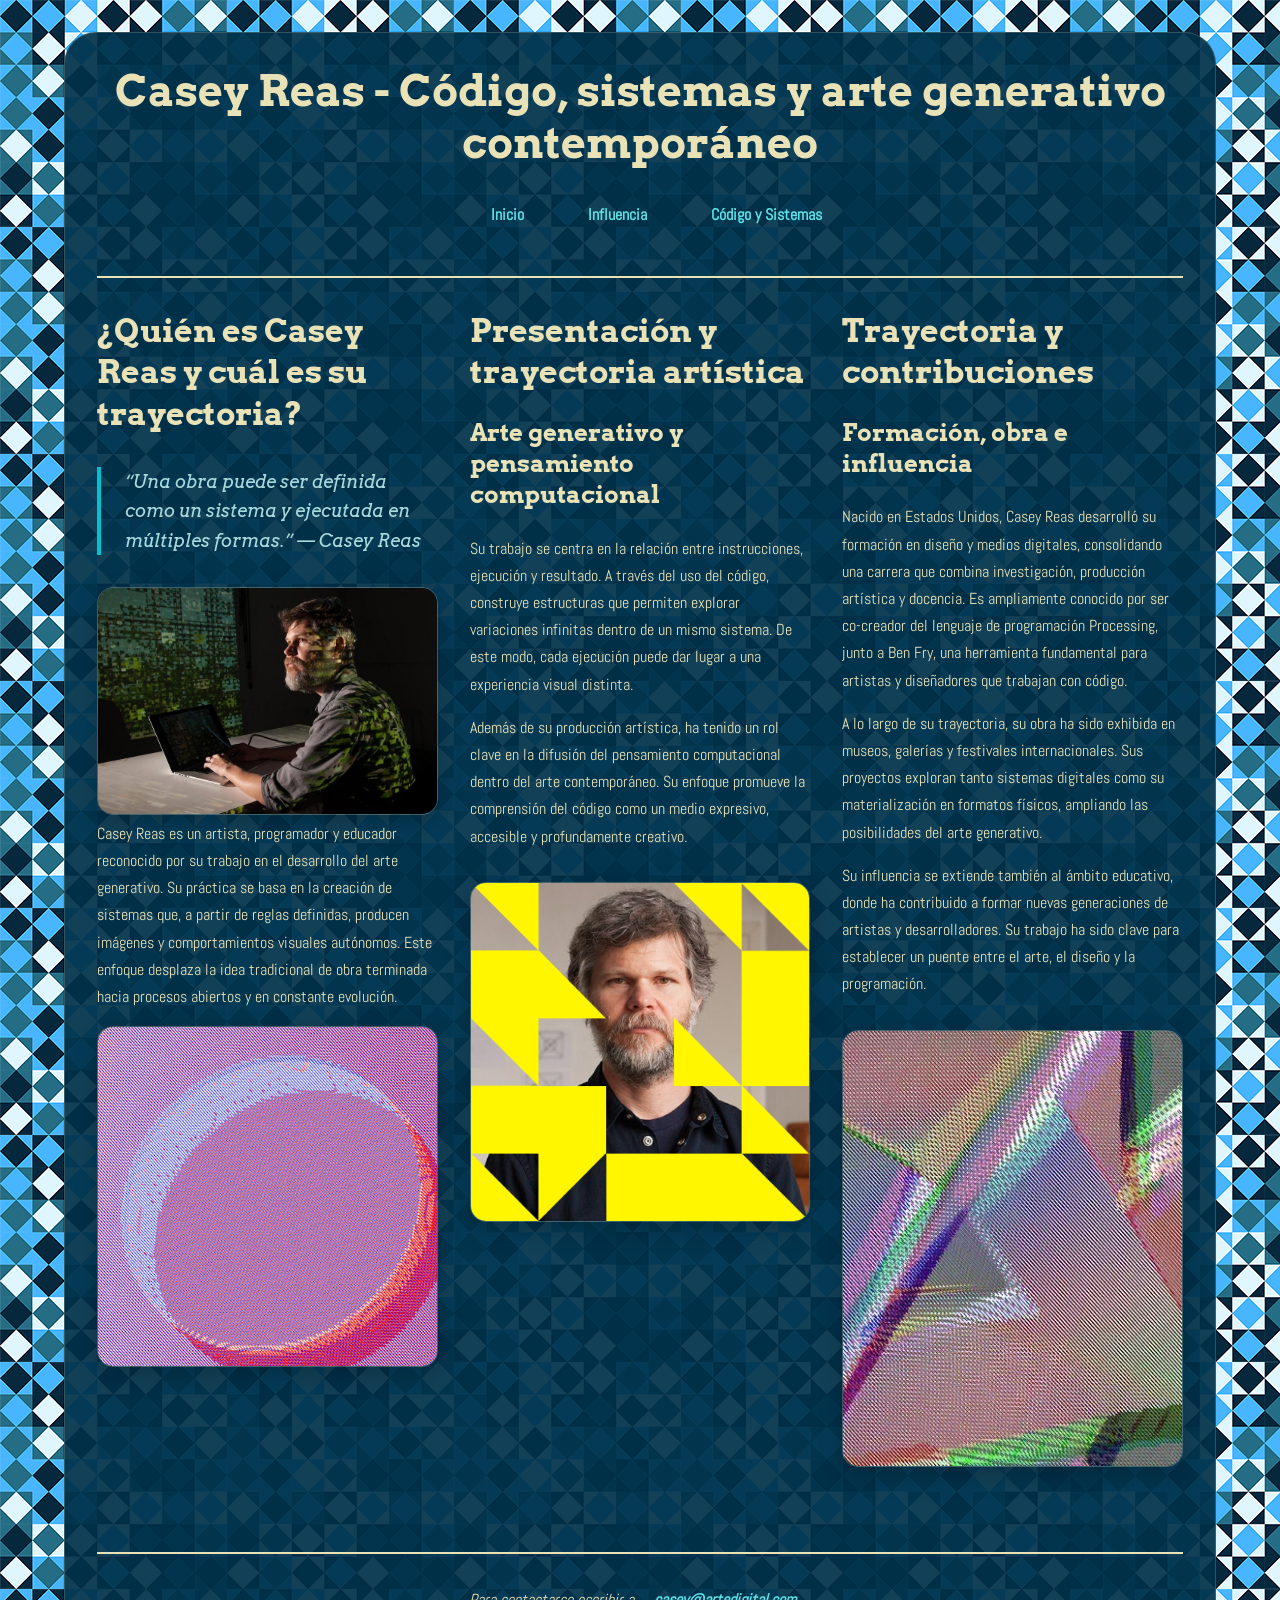
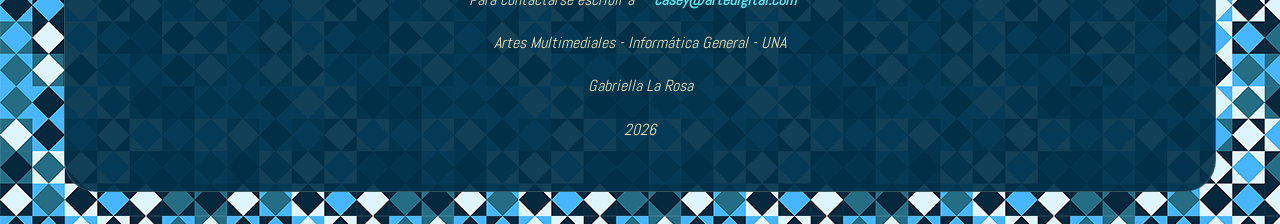
==== commit 14705ca4: "RESULTADO FINAL DEL SITIO WEB (se realizaron lass correcciones marcadas por el validador y se ajusta" ====
--- a/index.html
+++ b/index.html
@@ -14,8 +14,8 @@
         <!-- Tipografías de Google Fonts -->
         <link rel="preconnect" href="https://fonts.googleapis.com">
         <link rel="preconnect" href="https://fonts.gstatic.com" crossorigin>
-        <link href="https://fonts.googleapis.com/css2?family=Abel&family=Arvo:ital,wght@0,400;0,700;1,400;1,700&family=Barlow:ital,wght@0,100;0,200;0,300;0,400;0,500;0,600;0,700;0,800;0,900;1,100;1,200;1,300;1,400;1,500;1,600;1,700;1,800;1,900&family=Climate+Crisis:YEAR@1979&family=Montserrat:ital,wght@0,100..900;1,100..900&display=swap" rel="stylesheet">
-
+        <link href="https://fonts.googleapis.com/css2?family=Abel&family=Arvo:ital,wght@0,400;0,700;1,400;1,700&display=swap" rel="stylesheet">
+        
     </head>
 
     <body>
@@ -101,6 +101,8 @@
                     <!-- Artículo sobre la formación, las obras y la influencia del artista -->
                     <article>
 
+                        <h3>Formación, obra e influencia</h3>
+
                         <p>Nacido en Estados Unidos, Casey Reas desarrolló su formación en diseño y medios digitales, consolidando una carrera que combina investigación, producción artística y docencia. Es ampliamente conocido por ser co-creador del lenguaje de programación Processing, junto a Ben Fry, una herramienta fundamental para artistas y diseñadores que trabajan con código.</p>
 
                         <p>A lo largo de su trayectoria, su obra ha sido exhibida en museos, galerías y festivales internacionales. Sus proyectos exploran tanto sistemas digitales como su materialización en formatos físicos, ampliando las posibilidades del arte generativo.</p>
--- a/css/estilos.css
+++ b/css/estilos.css
@@ -23,7 +23,7 @@
 .contenedor {
     /* Tamaño adaptable */
     width: 90%;
-    max-width: 90%;
+    max-width: 90rem;
 
     /* Separación exterior e interior del contenedor */
     margin: 2rem 0;
@@ -34,7 +34,7 @@
 
     /* Bordes redondeados y borde sutil */
     border-radius: 2rem;
-    border: 1px solid rgba(234, 226, 183, .2);
+    border: 0.0625rem solid rgba(234, 226, 183, .2);
 }
 
 #contenidoPrincipalCodigoSistemas{
@@ -197,7 +197,7 @@
     border-radius: 1rem;
 
     /* Agrega un borde sutil */
-    border: 1px solid rgba(234, 226, 183, .25);
+    border: 0.0625rem solid rgba(234, 226, 183, .25);
 
     /* Agrega una sombra suave */
     box-shadow: 0 0.5rem 1.5rem rgba(0, 0, 0, .2);
@@ -350,7 +350,7 @@
     margin: 6rem;
 
     /* Agrega un borde sutil */
-    border: 1px solid rgba(234, 226, 183, .25);
+    border: 0.0625rem solid rgba(234, 226, 183, .25);
 }
 
 /* Contenedor donde se agregan las obras generadas dinámicamente */
@@ -466,10 +466,10 @@
 }
 
 /* Estilos de las etiquetas de las obras */
-.obra label {
+.obra p {
     font-family: "Abel", sans-serif;
     color: rgb(234, 226, 183);
-    font-size: 1.1rem;
+    font-size: 1.3rem;
     text-align: center;
 }
 
@@ -485,4 +485,88 @@
 .galeria label {
     max-width: 40rem;
     text-align: center;
+}
+
+/* Sección general de producción */
+#produccion {
+    display: flex;
+    flex-direction: column;
+    align-items: center;
+    gap: 1.5rem;
+}
+
+/* Formulario general */
+#formProduccion {
+    display: flex;
+    flex-direction: column;
+    align-items: center;
+    gap: 1.5rem;
+    width: 100%;
+}
+
+/* Grupos de datos del formulario */
+#formProduccion fieldset {
+    display: flex;
+    flex-direction: column;
+    align-items: center;
+    gap: 0.8rem;
+    width: 100%;
+    max-width: 35rem;
+    padding: 1.5rem;
+    border: 0.0625rem solid rgba(234, 226, 183, .25);
+    border-radius: 1rem;
+    background-color: rgba(255, 255, 255, .05);
+}
+
+/* Títulos de cada grupo */
+#formProduccion legend {
+    padding: 0 0.5rem;
+    color: rgb(234, 226, 183);
+    font-family: "Arvo", sans-serif;
+    font-size: 1.3rem;
+}
+
+/* Campos de entrada */
+#formProduccion input {
+    width: 100%;
+    max-width: 25rem;
+    padding: 0.7rem;
+    border: none;
+    border-radius: 0.5rem;
+    font-family: "Abel", sans-serif;
+    font-size: 1rem;
+}
+
+/* Etiquetas de los campos */
+#formProduccion label {
+    text-align: center;
+}
+
+/* Instalaciones cargadas */
+#instalacionesCargadas {
+    width: 100%;
+    max-width: 45rem;
+    color: rgb(234, 226, 183);
+    text-align: center;
+}
+
+/* Cada instalación mostrada */
+.instalacionCargada {
+    margin-bottom: 1rem;
+    padding: 1rem;
+    border: 0.0625rem solid rgba(234, 226, 183, .25);
+    border-radius: 1rem;
+    background-color: rgba(255, 255, 255, .05);
+}
+
+/* Resultados finales */
+#resultados {
+    display: none;
+    width: 100%;
+    max-width: 45rem;
+    padding: 1.5rem;
+    color: rgb(234, 226, 183);
+    text-align: center;
+    border: 0.125rem solid rgb(0, 194, 209);
+    border-radius: 1rem;
 }
